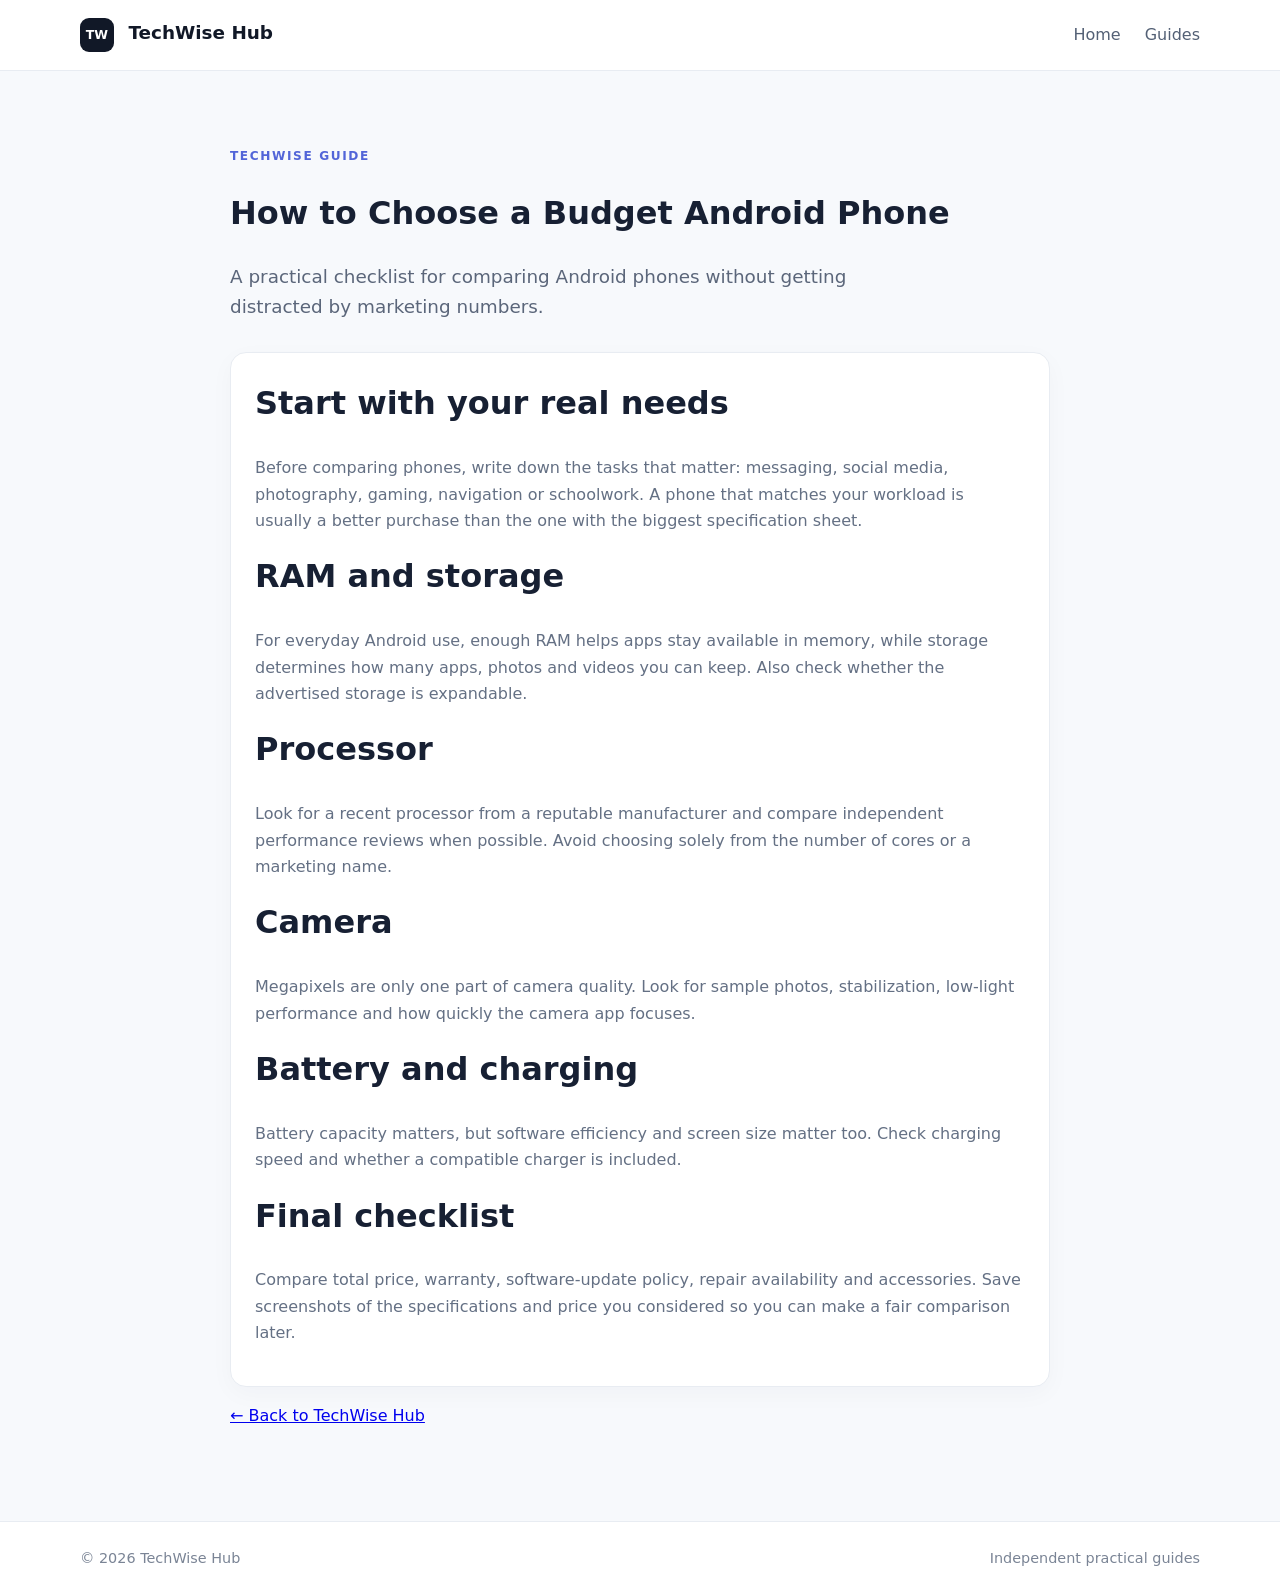
==== choosing-a-budget-phone.html @ ac05e28e "Add files via upload" ====
<!doctype html>
<html lang="en"><head><meta charset="utf-8"><meta name="viewport" content="width=device-width,initial-scale=1">
<meta name="description" content="A practical checklist for comparing Android phones without getting distracted by marketing numbers."><title>How to Choose a Budget Android Phone | TechWise Hub</title><link rel="stylesheet" href="../styles.css"></head>
<body><header class="site-header"><div class="container nav"><a class="brand" href="../index.html"><span>TW</span> TechWise Hub</a><nav><a href="../index.html">Home</a><a href="../index.html#guides">Guides</a></nav></div></header>
<main class="container section" style="max-width:820px"><p class="eyebrow">TECHWISE GUIDE</p><h1>How to Choose a Budget Android Phone</h1><p class="lead">A practical checklist for comparing Android phones without getting distracted by marketing numbers.</p><article class="card" style="margin-top:30px"><h2>Start with your real needs</h2><p>Before comparing phones, write down the tasks that matter: messaging, social media, photography, gaming, navigation or schoolwork. A phone that matches your workload is usually a better purchase than the one with the biggest specification sheet.</p>
<h2>RAM and storage</h2><p>For everyday Android use, enough RAM helps apps stay available in memory, while storage determines how many apps, photos and videos you can keep. Also check whether the advertised storage is expandable.</p>
<h2>Processor</h2><p>Look for a recent processor from a reputable manufacturer and compare independent performance reviews when possible. Avoid choosing solely from the number of cores or a marketing name.</p>
<h2>Camera</h2><p>Megapixels are only one part of camera quality. Look for sample photos, stabilization, low-light performance and how quickly the camera app focuses.</p>
<h2>Battery and charging</h2><p>Battery capacity matters, but software efficiency and screen size matter too. Check charging speed and whether a compatible charger is included.</p>
<h2>Final checklist</h2><p>Compare total price, warranty, software-update policy, repair availability and accessories. Save screenshots of the specifications and price you considered so you can make a fair comparison later.</p></article><p><a href="../index.html">← Back to TechWise Hub</a></p></main>
<footer><div class="container footer"><span>© <span id="year"></span> TechWise Hub</span><span>Independent practical guides</span></div></footer><script src="../script.js"></script></body></html>
---- styles.css ----
*{box-sizing:border-box}html{scroll-behavior:smooth}body{margin:0;font-family:Inter,system-ui,-apple-system,Segoe UI,sans-serif;color:#172033;background:#f7f9fc;line-height:1.65}.container{width:min(1120px,92%);margin:auto}.site-header{background:#fff;border-bottom:1px solid #e8ecf2;position:sticky;top:0;z-index:10}.nav{height:70px;display:flex;align-items:center;justify-content:space-between}.brand{font-weight:800;color:#111827;text-decoration:none;font-size:1.15rem}.brand span{display:inline-grid;place-items:center;width:34px;height:34px;border-radius:9px;background:#111827;color:#fff;font-size:.78rem;margin-right:8px}.nav nav{display:flex;gap:24px}.nav nav a{color:#536075;text-decoration:none}.hero{padding:82px 0;background:linear-gradient(135deg,#eef4ff,#fff)}.hero-grid{display:grid;grid-template-columns:1.25fr .75fr;gap:55px;align-items:center}.eyebrow{font-size:.76rem;letter-spacing:.13em;font-weight:800;color:#5265d8;margin:0 0 10px}.hero h1{font-size:clamp(2.5rem,6vw,4.6rem);line-height:1.02;letter-spacing:-.045em;margin:0 0 22px}.lead{font-size:1.15rem;color:#5b667a;max-width:650px}.button,.hero-card a{display:inline-block;background:#111827;color:#fff;text-decoration:none;padding:12px 18px;border-radius:10px;font-weight:700;margin-top:15px}.hero-card{background:#111827;color:#fff;border-radius:22px;padding:30px;box-shadow:0 20px 50px #16213d22}.hero-card .eyebrow{color:#aab7ff}.hero-card a{background:#fff;color:#111827}.section{padding:75px 0}.section h2{font-size:2rem;margin:0 0 25px}.cards{display:grid;grid-template-columns:repeat(3,1fr);gap:18px}.card{background:#fff;border:1px solid #e8ecf2;border-radius:16px;padding:24px;min-height:245px;box-shadow:0 7px 25px #16213d08}.card h3{line-height:1.25;margin:9px 0}.card p{color:#647084}.card a{color:#4055c9;font-weight:750;text-decoration:none}.tag{font-size:.73rem;font-weight:800;color:#5265d8;text-transform:uppercase}.newsletter{background:#111827;color:#fff;padding:60px 0}.newsletter-inner{display:grid;grid-template-columns:1fr 1fr;gap:20px;align-items:center}.newsletter h2{margin:0}.newsletter p{color:#b9c1d0}.newsletter form{display:flex;gap:8px}.newsletter input{min-width:0;flex:1;padding:14px;border:0;border-radius:9px}.newsletter button{border:0;border-radius:9px;padding:14px 18px;font-weight:800}.small{grid-column:2;font-size:.85rem}.about{max-width:800px}.about p:last-child{color:#667085}footer{background:#fff;border-top:1px solid #e8ecf2}.footer{padding:25px 0;display:flex;justify-content:space-between;color:#7a8495;font-size:.9rem}@media(max-width:800px){.hero-grid,.newsletter-inner{grid-template-columns:1fr}.cards{grid-template-columns:1fr}.nav nav{gap:12px}.hero{padding:55px 0}.newsletter form{margin-top:10px}.small{grid-column:1}.footer{gap:12px;flex-direction:column}}
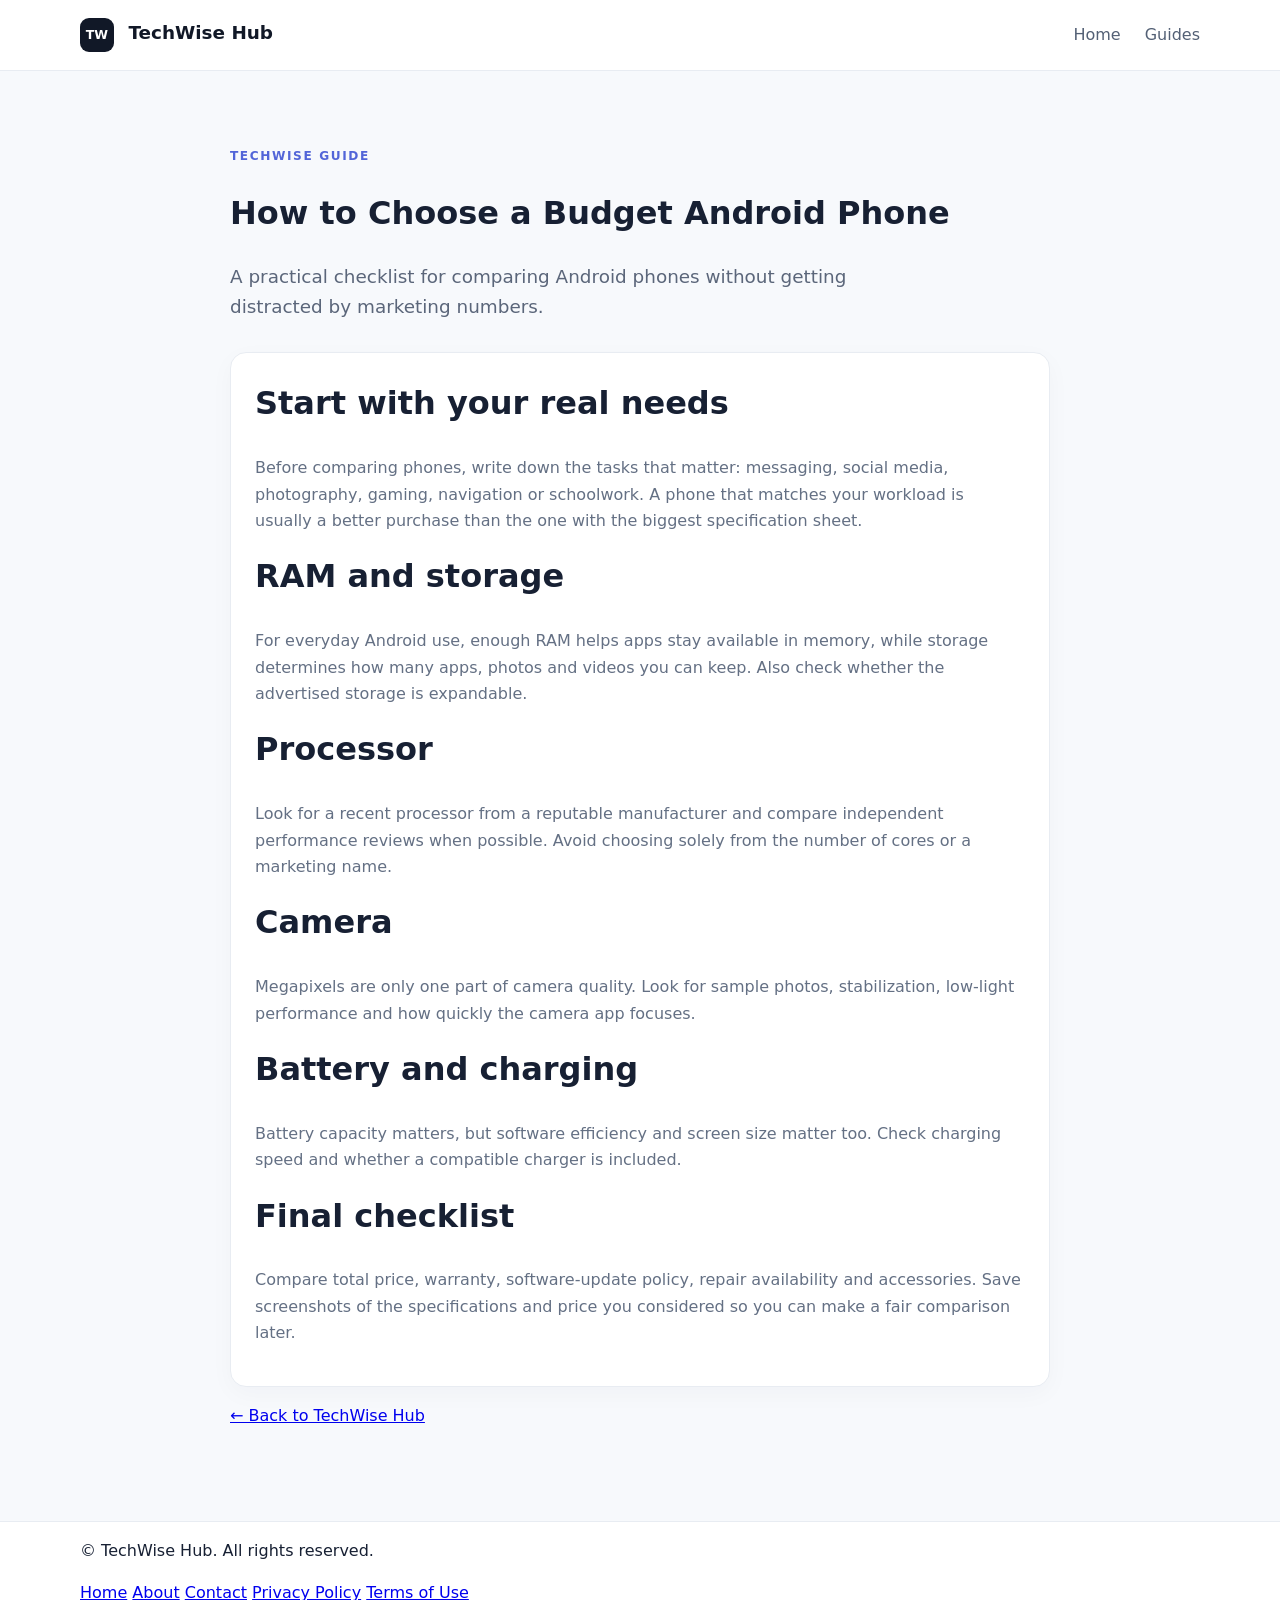
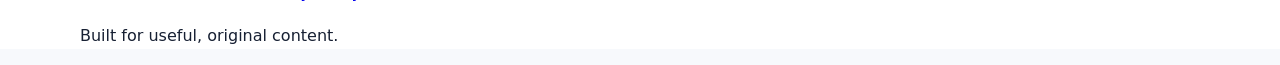
==== commit 5deba2ae: "Revise footer and include navigation links Updated footer structure and added navigation links." ====
--- a/choosing-a-budget-phone.html
+++ b/choosing-a-budget-phone.html
@@ -8,4 +8,18 @@
 <h2>Camera</h2><p>Megapixels are only one part of camera quality. Look for sample photos, stabilization, low-light performance and how quickly the camera app focuses.</p>
 <h2>Battery and charging</h2><p>Battery capacity matters, but software efficiency and screen size matter too. Check charging speed and whether a compatible charger is included.</p>
 <h2>Final checklist</h2><p>Compare total price, warranty, software-update policy, repair availability and accessories. Save screenshots of the specifications and price you considered so you can make a fair comparison later.</p></article><p><a href="../index.html">← Back to TechWise Hub</a></p></main>
-<footer><div class="container footer"><span>© <span id="year"></span> TechWise Hub</span><span>Independent practical guides</span></div></footer><script src="../script.js"></script></body></html>+<footer class="site-footer">
+  <div class="container">
+    <p>© <span id="year"></span> TechWise Hub. All rights reserved.</p>
+
+    <nav class="footer-links">
+      <a href="../index.html">Home</a>
+      <a href="../about.html">About</a>
+      <a href="../contact.html">Contact</a>
+      <a href="../privacy.html">Privacy Policy</a>
+      <a href="../terms.html">Terms of Use</a>
+    </nav>
+
+    <p>Built for useful, original content.</p>
+  </div>
+</footer>
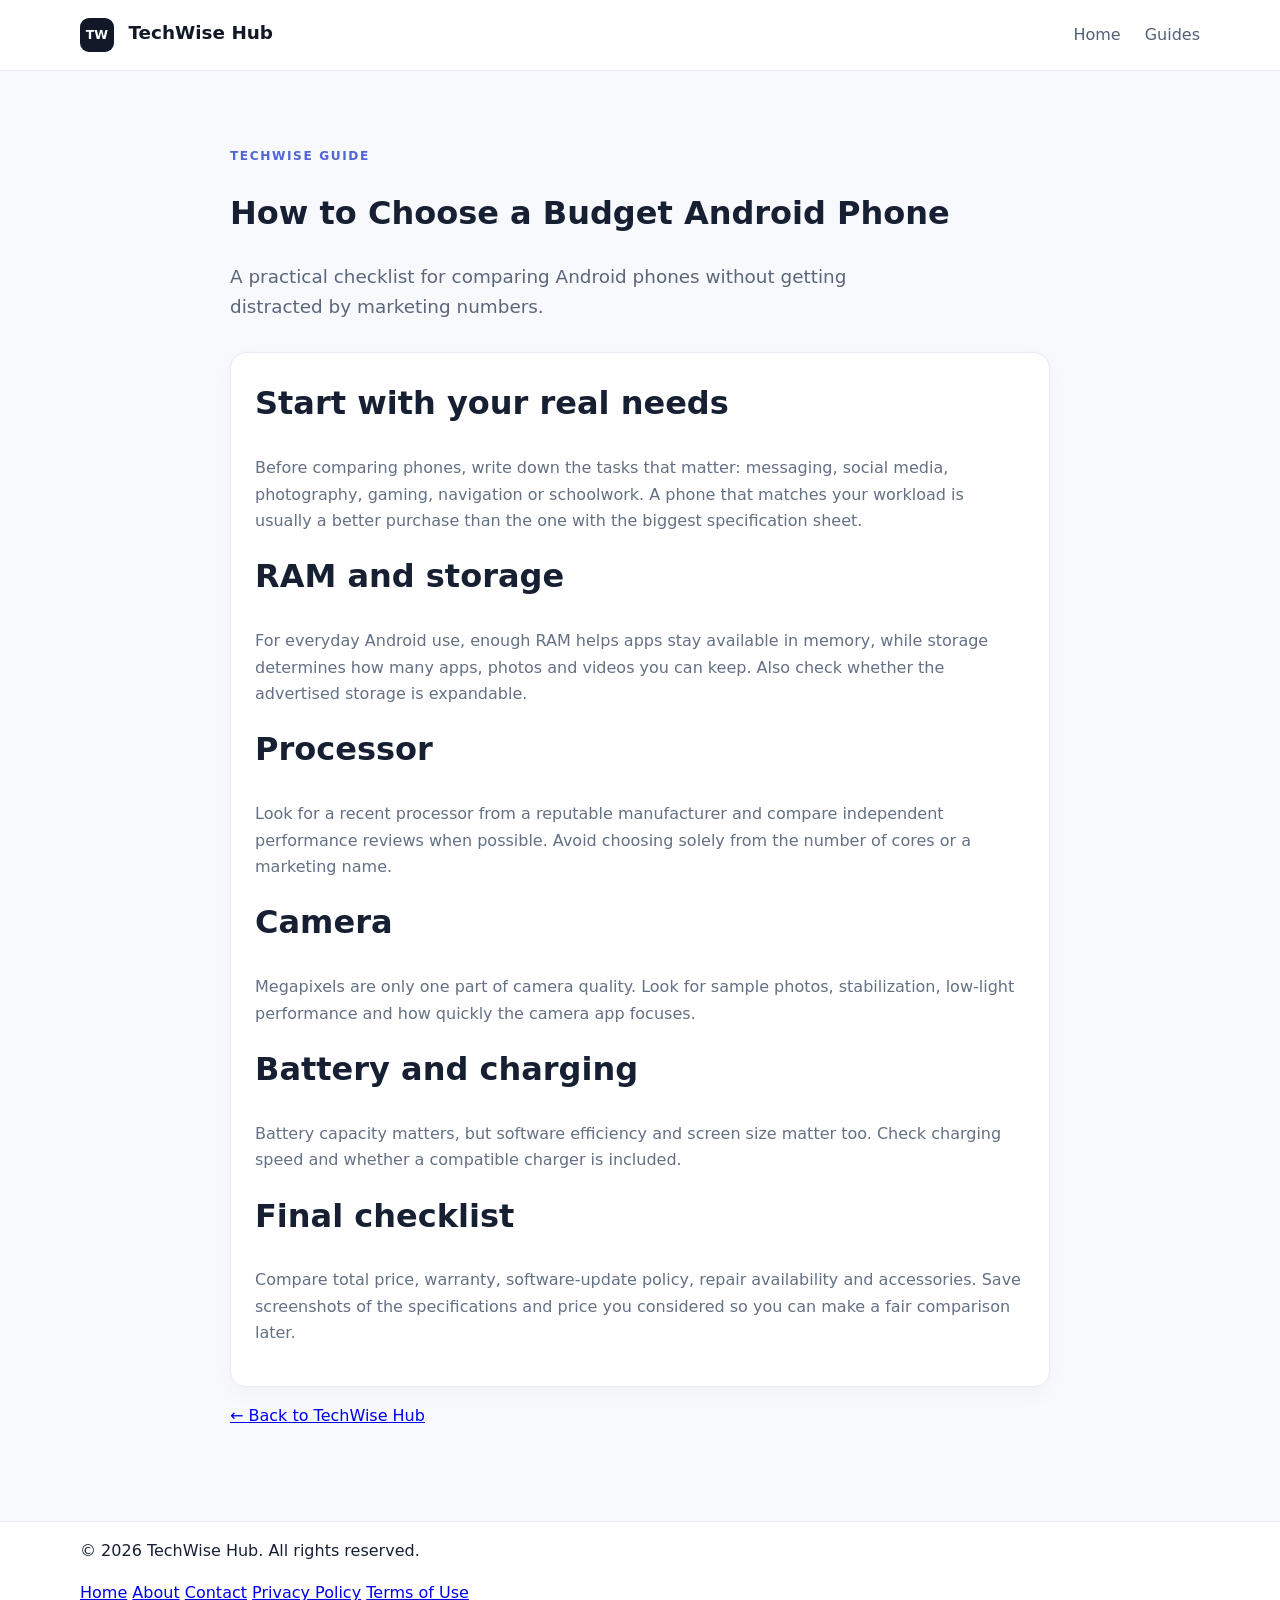
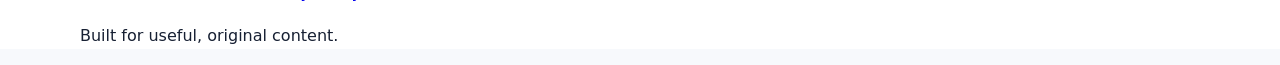
==== commit 10b04f59: "Add script tag to include external JavaScript" ====
--- a/choosing-a-budget-phone.html
+++ b/choosing-a-budget-phone.html
@@ -23,3 +23,6 @@
     <p>Built for useful, original content.</p>
   </div>
 </footer>
+  <script src="../script.js"></script>
+</body>
+</html>
